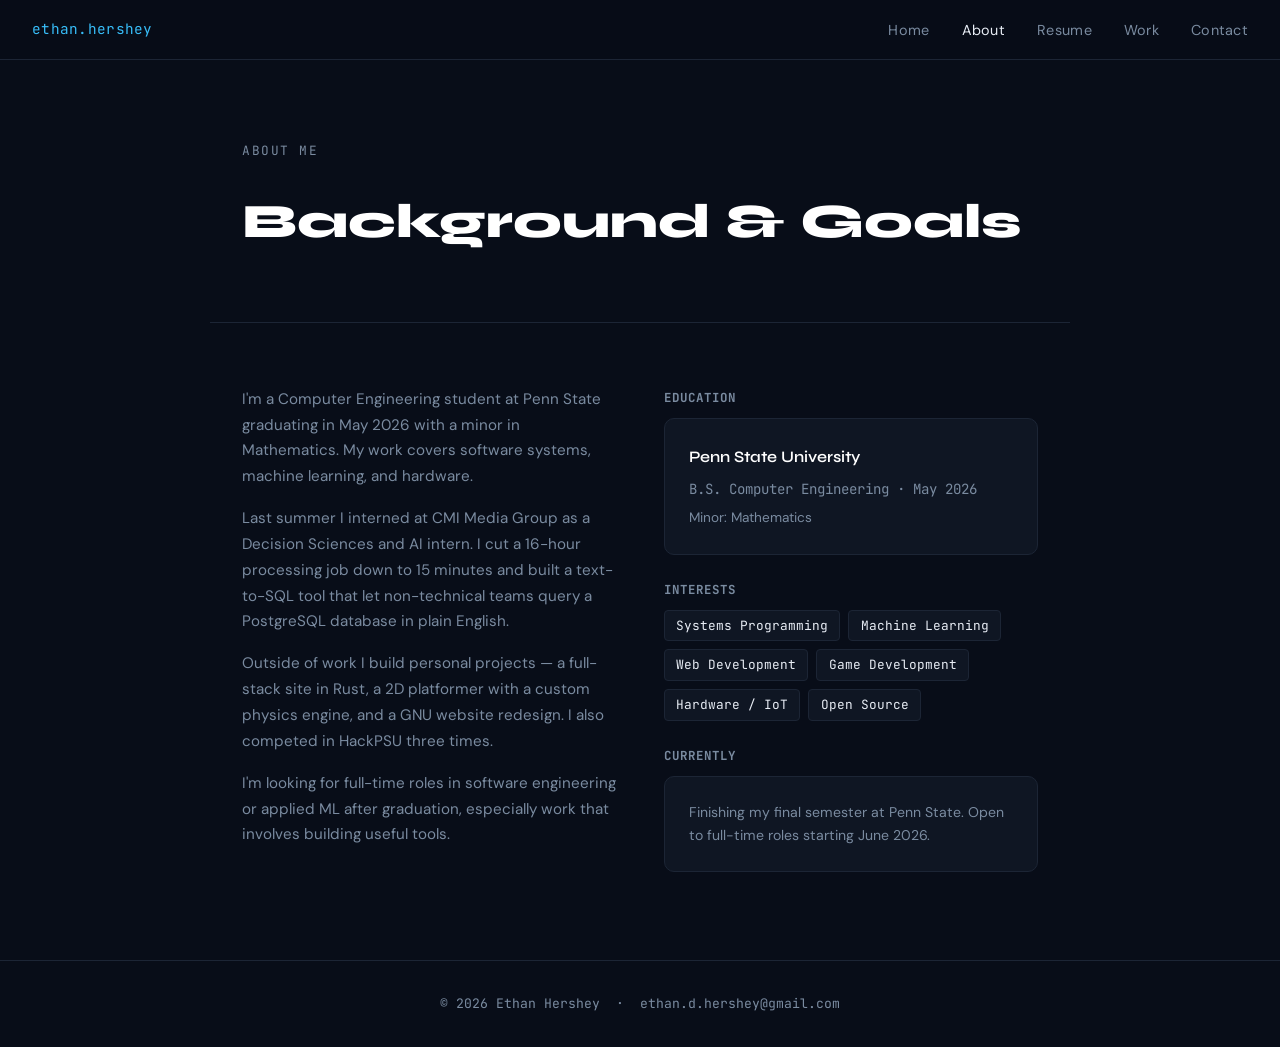
==== about.html @ e2998a91 "init" ====
<!DOCTYPE html>
<html lang="en">
<head>
  <meta charset="UTF-8" />
  <meta name="viewport" content="width=device-width, initial-scale=1.0" />
  <title>About — Ethan Hershey</title>
  <link rel="stylesheet" href="style.css" />
</head>
<body>

<nav>
  <span class="nav-logo">ethan.hershey</span>
  <ul class="nav-links">
    <li><a href="index.html">Home</a></li>
    <li><a href="about.html" class="active">About</a></li>
    <li><a href="resume.html">Resume</a></li>
    <li><a href="work.html">Work</a></li>
    <li><a href="contact.html">Contact</a></li>
  </ul>
</nav>

<div class="page-hero">
  <p class="hero-tag">About Me</p>
  <h1>Background &amp; Goals</h1>
</div>

<section class="section">
  <div class="about-grid">
    <div class="about-text">
      <p>I'm a Computer Engineering student at Penn State graduating in May 2026 with a minor in Mathematics. My work covers software systems, machine learning, and hardware.</p>
      <p>Last summer I interned at CMI Media Group as a Decision Sciences and AI intern. I cut a 16-hour processing job down to 15 minutes and built a text-to-SQL tool that let non-technical teams query a PostgreSQL database in plain English.</p>
      <p>Outside of work I build personal projects — a full-stack site in Rust, a 2D platformer with a custom physics engine, and a GNU website redesign. I also competed in HackPSU three times.</p>
      <p>I'm looking for full-time roles in software engineering or applied ML after graduation, especially work that involves building useful tools.</p>
    </div>

    <div>
      <div class="skill-group">
        <h4>Education</h4>
        <div class="card" style="margin-bottom:1rem;">
          <h3>Penn State University</h3>
          <p class="resume-meta" style="margin-bottom:.4rem;">B.S. Computer Engineering · May 2026</p>
          <p style="font-size:.85rem;color:var(--muted);">Minor: Mathematics</p>
        </div>
      </div>

      <div class="skill-group">
        <h4>Interests</h4>
        <div class="tags">
          <span class="tag">Systems Programming</span>
          <span class="tag">Machine Learning</span>
          <span class="tag">Web Development</span>
          <span class="tag">Game Development</span>
          <span class="tag">Hardware / IoT</span>
          <span class="tag">Open Source</span>
        </div>
      </div>

      <div class="skill-group" style="margin-top:1.5rem;">
        <h4>Currently</h4>
        <div class="card">
          <p style="font-size:.88rem;color:var(--muted);">Finishing my final semester at Penn State. Open to full-time roles starting June 2026.</p>
        </div>
      </div>
    </div>
  </div>
</section>

<footer>
  &copy; 2026 Ethan Hershey &nbsp;·&nbsp; ethan.d.hershey@gmail.com
</footer>

</body>
</html>
---- style.css ----
@import url('https://fonts.googleapis.com/css2?family=Syne:wght@400;500;600;700;800&family=DM+Sans:ital,opsz,wght@0,9..40,300;0,9..40,400;0,9..40,500;1,9..40,300&family=JetBrains+Mono:wght@400;500&display=swap');

*, *::before, *::after { box-sizing: border-box; margin: 0; padding: 0; }

:root {
  --bg:        #080d18;
  --surface:   #0f1623;
  --border:    #1c2535;
  --border2:   #243044;
  --text:      #e8edf5;
  --muted:     #7a8ba0;
  --accent:    #38bdf8;
  --accent2:   #818cf8;
  --green:     #34d399;
  --font-head: 'Syne', sans-serif;
  --font-body: 'DM Sans', sans-serif;
  --font-mono: 'JetBrains Mono', monospace;
}

html { scroll-behavior: smooth; }

body {
  background: var(--bg);
  color: var(--text);
  font-family: var(--font-body);
  font-size: 16px;
  line-height: 1.7;
  min-height: 100vh;
}

a { color: var(--accent); text-decoration: none; transition: color .2s; }
a:hover { color: #fff; }

/* NAV */
nav {
  position: sticky; top: 0; z-index: 100;
  background: rgba(8,13,24,.85);
  backdrop-filter: blur(12px);
  border-bottom: 1px solid var(--border);
  padding: 0 2rem;
  display: flex; align-items: center; justify-content: space-between;
  height: 60px;
}

.nav-logo {
  font-family: var(--font-mono);
  font-size: .9rem;
  color: var(--accent);
  letter-spacing: .02em;
}

.nav-links { display: flex; gap: 2rem; list-style: none; }
.nav-links a {
  font-family: var(--font-body);
  font-size: .9rem;
  color: var(--muted);
  transition: color .2s;
  letter-spacing: .02em;
}
.nav-links a:hover, .nav-links a.active { color: var(--text); }

/* HERO */
.hero {
  padding: 7rem 2rem 5rem;
  max-width: 860px;
  margin: 0 auto;
}

.hero-tag {
  font-family: var(--font-mono);
  font-size: .8rem;
  color: var(--accent);
  letter-spacing: .12em;
  text-transform: uppercase;
  margin-bottom: 1.2rem;
}

.hero h1 {
  font-family: var(--font-head);
  font-size: clamp(2.8rem, 6vw, 4.5rem);
  font-weight: 800;
  line-height: 1.05;
  letter-spacing: -.02em;
  color: #fff;
  margin-bottom: 1.5rem;
}

.hero h1 span { color: var(--accent); }

.hero p {
  font-size: 1.1rem;
  color: var(--muted);
  max-width: 560px;
  line-height: 1.8;
  margin-bottom: 2.5rem;
}

.btn-row { display: flex; gap: 1rem; flex-wrap: wrap; }

.btn {
  display: inline-block;
  padding: .7rem 1.6rem;
  border-radius: 6px;
  font-size: .9rem;
  font-weight: 500;
  transition: all .2s;
  cursor: pointer;
}

.btn-primary {
  background: var(--accent);
  color: #000;
  font-weight: 600;
}
.btn-primary:hover { background: #fff; color: #000; }

.btn-outline {
  border: 1px solid var(--border2);
  color: var(--text);
  background: transparent;
}
.btn-outline:hover { border-color: var(--accent); color: var(--accent); }

/* SECTIONS */
.section {
  max-width: 860px;
  margin: 0 auto;
  padding: 4rem 2rem;
  border-top: 1px solid var(--border);
}

.section-label {
  font-family: var(--font-mono);
  font-size: .78rem;
  color: var(--accent);
  letter-spacing: .12em;
  text-transform: uppercase;
  margin-bottom: .8rem;
}

.section h2 {
  font-family: var(--font-head);
  font-size: 1.8rem;
  font-weight: 700;
  color: #fff;
  margin-bottom: 2rem;
}

/* CARDS */
.card-grid { display: grid; grid-template-columns: repeat(auto-fill, minmax(260px,1fr)); gap: 1.2rem; }

.card {
  background: var(--surface);
  border: 1px solid var(--border);
  border-radius: 10px;
  padding: 1.5rem;
  transition: border-color .2s, transform .2s;
}
.card:hover { border-color: var(--border2); transform: translateY(-2px); }

.card-tag {
  font-family: var(--font-mono);
  font-size: .72rem;
  color: var(--accent2);
  letter-spacing: .08em;
  text-transform: uppercase;
  margin-bottom: .6rem;
}

.card h3 {
  font-family: var(--font-head);
  font-size: 1rem;
  font-weight: 600;
  color: #fff;
  margin-bottom: .5rem;
}

.card p { font-size: .88rem; color: var(--muted); line-height: 1.65; }

.card-link {
  display: inline-block;
  margin-top: 1rem;
  font-size: .82rem;
  color: var(--accent);
}
.card-link:hover { color: #fff; }

/* SKILLS */
.skill-group { margin-bottom: 1.5rem; }
.skill-group h4 {
  font-family: var(--font-mono);
  font-size: .78rem;
  color: var(--muted);
  letter-spacing: .08em;
  text-transform: uppercase;
  margin-bottom: .6rem;
}
.tags { display: flex; flex-wrap: wrap; gap: .5rem; }
.tag {
  background: var(--surface);
  border: 1px solid var(--border);
  border-radius: 4px;
  padding: .25rem .7rem;
  font-size: .8rem;
  font-family: var(--font-mono);
  color: var(--text);
}

/* RESUME BLOCK */
.resume-block { margin-bottom: 2.5rem; }
.resume-block h3 {
  font-family: var(--font-head);
  font-size: 1.05rem;
  font-weight: 600;
  color: #fff;
  margin-bottom: .2rem;
}
.resume-meta {
  font-size: .82rem;
  color: var(--accent);
  font-family: var(--font-mono);
  margin-bottom: .7rem;
}
.resume-block ul { padding-left: 1.2rem; }
.resume-block li { font-size: .9rem; color: var(--muted); margin-bottom: .3rem; line-height: 1.6; }

.divider { border: none; border-top: 1px solid var(--border); margin: 2rem 0; }

/* PAGE TITLE */
.page-hero {
  padding: 5rem 2rem 3rem;
  max-width: 860px;
  margin: 0 auto;
}
.page-hero h1 {
  font-family: var(--font-head);
  font-size: clamp(2rem,5vw,3rem);
  font-weight: 800;
  color: #fff;
  margin-bottom: .7rem;
}
.page-hero p { color: var(--muted); max-width: 540px; }

/* CONTACT */
.contact-row { display: flex; flex-direction: column; gap: 1rem; }
.contact-item {
  display: flex; align-items: center; gap: 1rem;
  background: var(--surface);
  border: 1px solid var(--border);
  border-radius: 8px;
  padding: 1.2rem 1.5rem;
  transition: border-color .2s;
}
.contact-item:hover { border-color: var(--accent); }
.contact-label {
  font-family: var(--font-mono);
  font-size: .78rem;
  color: var(--muted);
  text-transform: uppercase;
  letter-spacing: .08em;
  min-width: 80px;
}
.contact-value { color: var(--text); font-size: .95rem; }

/* FOOTER */
footer {
  border-top: 1px solid var(--border);
  padding: 2rem;
  text-align: center;
  font-size: .82rem;
  color: var(--muted);
  font-family: var(--font-mono);
}

/* ABOUT */
.about-grid { display: grid; grid-template-columns: 1fr 1fr; gap: 3rem; }
@media (max-width: 640px) { .about-grid { grid-template-columns: 1fr; } }

.about-text p { color: var(--muted); margin-bottom: 1rem; font-size: .95rem; }
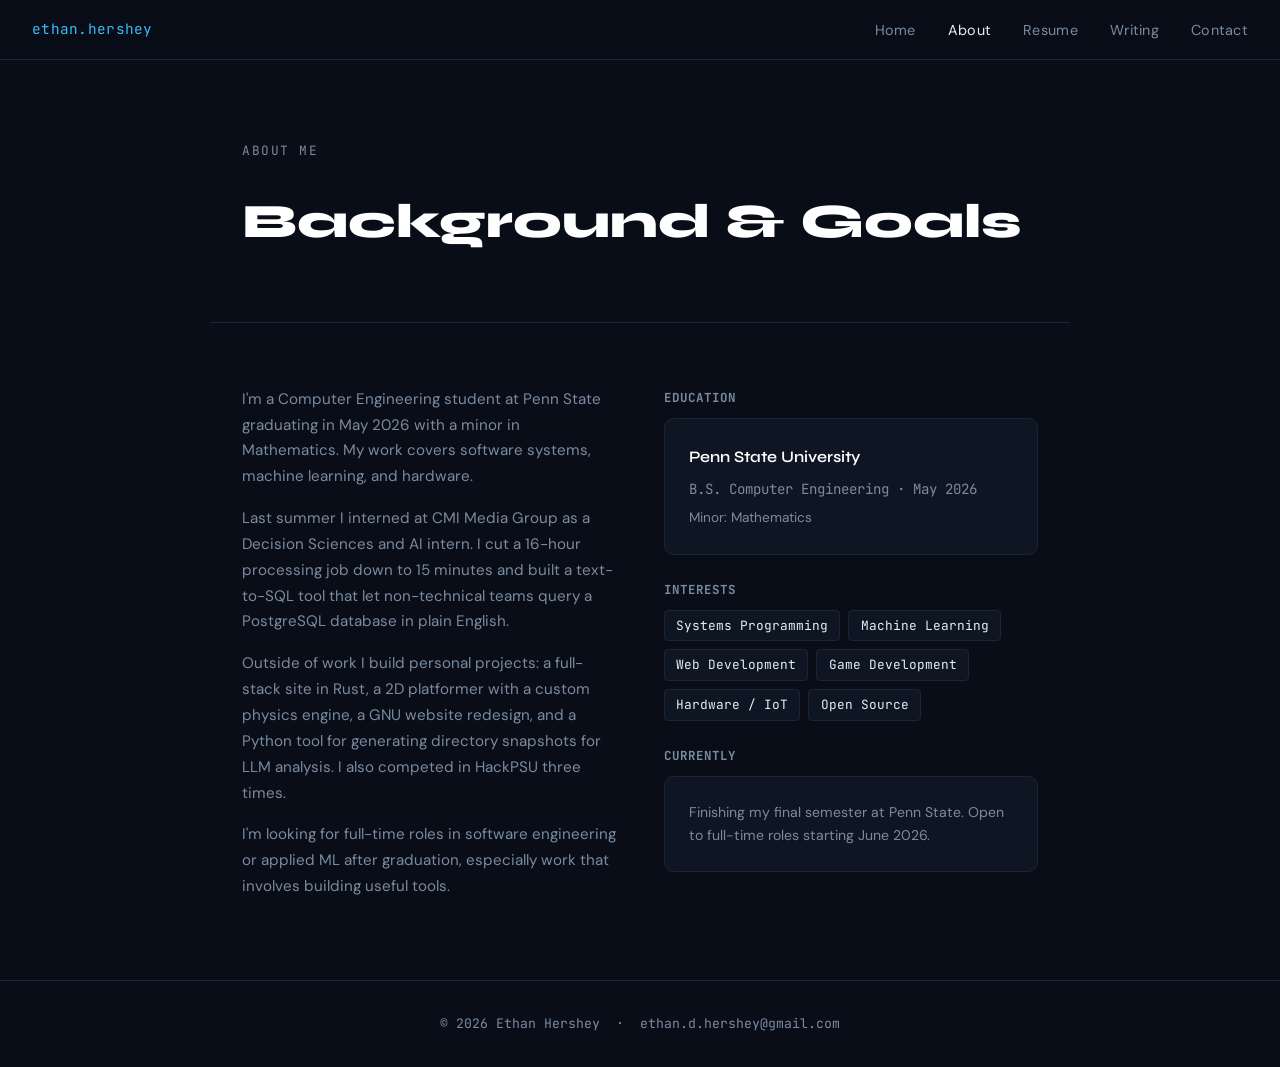
==== commit 28a6126c: "update" ====
--- a/about.html
+++ b/about.html
@@ -14,7 +14,7 @@
     <li><a href="index.html">Home</a></li>
     <li><a href="about.html" class="active">About</a></li>
     <li><a href="resume.html">Resume</a></li>
-    <li><a href="work.html">Work</a></li>
+    <li><a href="writing.html">Writing</a></li>
     <li><a href="contact.html">Contact</a></li>
   </ul>
 </nav>
@@ -29,7 +29,7 @@
     <div class="about-text">
       <p>I'm a Computer Engineering student at Penn State graduating in May 2026 with a minor in Mathematics. My work covers software systems, machine learning, and hardware.</p>
       <p>Last summer I interned at CMI Media Group as a Decision Sciences and AI intern. I cut a 16-hour processing job down to 15 minutes and built a text-to-SQL tool that let non-technical teams query a PostgreSQL database in plain English.</p>
-      <p>Outside of work I build personal projects — a full-stack site in Rust, a 2D platformer with a custom physics engine, and a GNU website redesign. I also competed in HackPSU three times.</p>
+      <p>Outside of work I build personal projects: a full-stack site in Rust, a 2D platformer with a custom physics engine, a GNU website redesign, and a Python tool for generating directory snapshots for LLM analysis. I also competed in HackPSU three times.</p>
       <p>I'm looking for full-time roles in software engineering or applied ML after graduation, especially work that involves building useful tools.</p>
     </div>
 
--- a/style.css
+++ b/style.css
@@ -277,3 +277,60 @@
 @media (max-width: 640px) { .about-grid { grid-template-columns: 1fr; } }
 
 .about-text p { color: var(--muted); margin-bottom: 1rem; font-size: .95rem; }
+
+/* WRITING SAMPLES */
+.writing-intro {
+  margin-bottom: 2rem;
+}
+.writing-intro p {
+  color: var(--muted);
+  font-size: .95rem;
+  margin-bottom: .8rem;
+}
+.reflection-box {
+  background: var(--surface);
+  border: 1px solid var(--border);
+  border-left: 3px solid var(--accent);
+  border-radius: 8px;
+  padding: 1.5rem;
+  margin-bottom: 2rem;
+}
+.reflection-box h4 {
+  font-family: var(--font-mono);
+  font-size: .75rem;
+  color: var(--accent);
+  letter-spacing: .1em;
+  text-transform: uppercase;
+  margin-bottom: .6rem;
+}
+.reflection-box p {
+  font-size: .9rem;
+  color: var(--muted);
+  line-height: 1.75;
+}
+.pdf-embed {
+  width: 100%;
+  height: 80vh;
+  border: 1px solid var(--border);
+  border-radius: 8px;
+  background: var(--surface);
+}
+.writing-nav {
+  display: flex;
+  gap: 1rem;
+  flex-wrap: wrap;
+  margin-bottom: 3rem;
+}
+.writing-nav a {
+  background: var(--surface);
+  border: 1px solid var(--border);
+  border-radius: 6px;
+  padding: .5rem 1rem;
+  font-size: .85rem;
+  color: var(--muted);
+  transition: all .2s;
+}
+.writing-nav a:hover, .writing-nav a.active {
+  border-color: var(--accent);
+  color: var(--accent);
+}
